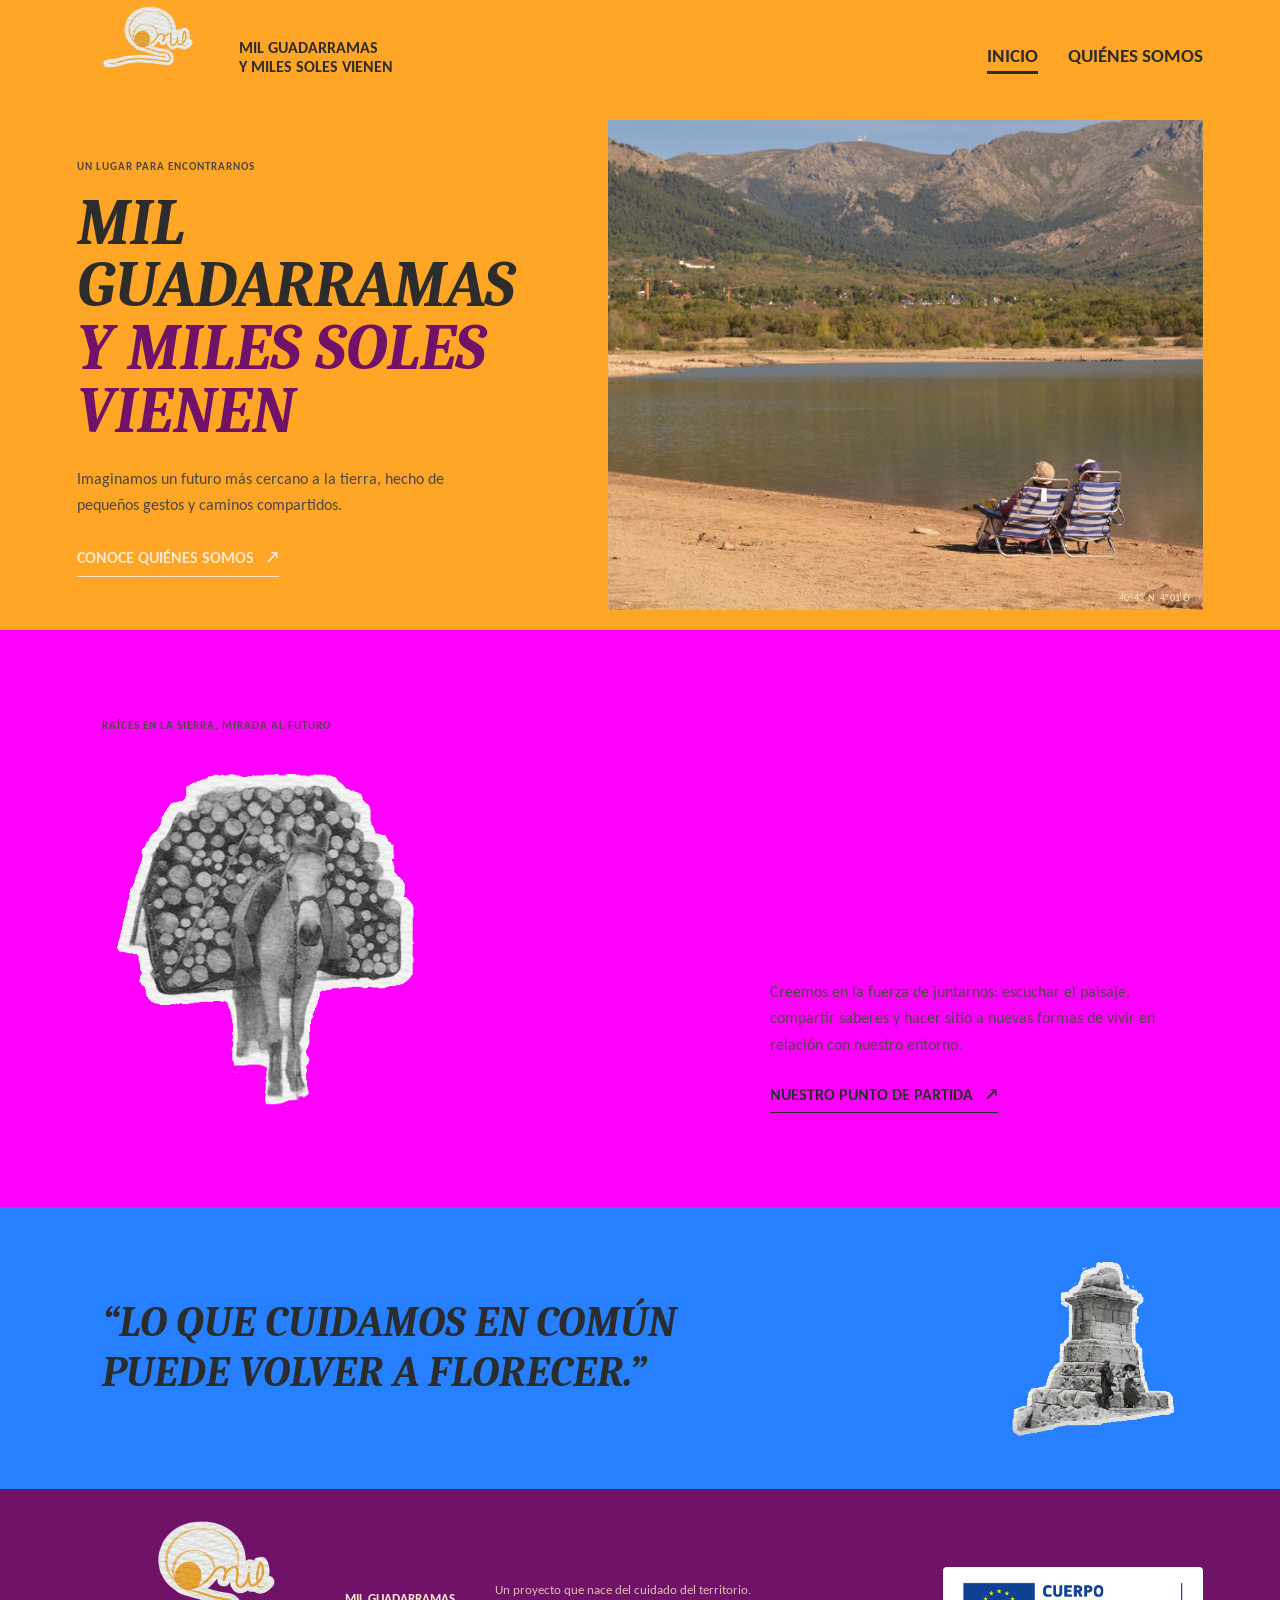
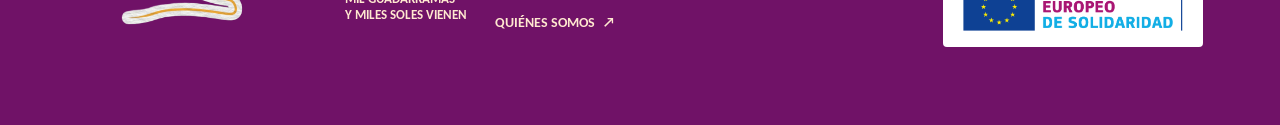
==== index.html @ 513b49d9 "europeos" ====
<!doctype html>
<html lang="es">
<head>
  <meta charset="utf-8">
  <meta name="viewport" content="width=device-width, initial-scale=1">
  <meta name="description" content="Mil Guadarramas y Miles Soles Vienen: un proyecto para encontrarnos, cuidar el territorio y abrir nuevos caminos en comunidad.">
  <title>Mil Guadarramas y Miles Soles Vienen | Inicio</title>
  <link rel="preconnect" href="https://fonts.googleapis.com">
  <link rel="preconnect" href="https://fonts.gstatic.com" crossorigin>
  <link href="https://fonts.googleapis.com/css2?family=Caladea:ital,wght@1,400;1,700&family=Carlito:ital,wght@0,400;0,700;1,400&display=swap" rel="stylesheet">
  <link rel="stylesheet" href="styles.css?v=5">
</head>
<body>
  <a class="skip-link" href="#contenido">Saltar al contenido</a>
  <header class="site-header site-header--hero">
    <a class="wordmark" href="index.html" aria-label="Mil Guadarramas y Miles Soles Vienen, inicio">
      <img class="wordmark__logo" src="logo.png" alt="" width="874" height="958">
      <span>Mil Guadarramas<br>y Miles Soles Vienen</span>
    </a>
    <nav class="site-nav" aria-label="Navegación principal">
      <a class="site-nav__link site-nav__link--current" href="index.html" aria-current="page">Inicio</a>
      <a class="site-nav__link" href="quienes-somos.html">Quiénes somos</a>
    </nav>
  </header>

  <main id="contenido">
    <section class="hero" aria-labelledby="hero-title">
      <img class="hero__image" src="assets/hero-sillas.jpg" alt="Dos personas sentadas en sillas de playa a orillas del embalse, con la sierra de Guadarrama al fondo">
      <div class="hero__content">
        <p class="eyebrow eyebrow--light">Un lugar para encontrarnos</p>
        <h1 id="hero-title">Mil Guadarramas<br><em>y Miles Soles Vienen</em></h1>
        <p class="hero__intro">Imaginamos un futuro más cercano a la tierra, hecho de pequeños gestos y caminos compartidos.</p>
        <a class="text-link text-link--light" href="quienes-somos.html">Conoce quiénes somos <span aria-hidden="true">↗</span></a>
      </div>
      <span class="hero__index" aria-hidden="true">40° 43′ N &nbsp; 4° 01′ O</span>
    </section>

    <section class="intro section-wrap" aria-label="Introducción">
      <p class="eyebrow">Raíces en la sierra, mirada al futuro</p>
      <div class="intro__grid">
        <img class="intro__image" src="assets/caballo-lena.png" alt="Caballo cargado con troncos de leña, recortado sobre papel" width="428" height="457">
        <div class="intro__copy">
          <p>Creemos en la fuerza de juntarnos: escuchar el paisaje, compartir saberes y hacer sitio a nuevas formas de vivir en relación con nuestro entorno.</p>
          <a class="text-link" href="quienes-somos.html">Nuestro punto de partida <span aria-hidden="true">↗</span></a>
        </div>
      </div>
    </section>

    <section class="quote-band" aria-label="Nuestra idea">
      <p>“Lo que cuidamos en común<br>puede volver a florecer.”</p>
      <img class="quote-band__image" src="assets/monumento.png" alt="" width="300" height="320">
    </section>
  </main>

  <footer class="site-footer">
    <a class="wordmark wordmark--footer" href="index.html" aria-label="Mil Guadarramas y Miles Soles Vienen, inicio">
      <img class="wordmark__logo" src="logo.png" alt="" width="874" height="958">
      <span>Mil Guadarramas<br>y Miles Soles Vienen</span>
    </a>
    <div class="site-footer__info">
      <p>Un proyecto que nace del cuidado del territorio.</p>
      <a class="footer-link" href="quienes-somos.html">Quiénes somos <span aria-hidden="true">↗</span></a>
    </div>
    <img class="site-footer__eu" src="assets/cuerpo-europeo-solidaridad.png" alt="Cuerpo Europeo de Solidaridad" width="1470" height="380">
  </footer>
</body>
</html>
---- styles.css ----
:root {
  color-scheme: light;
  --ink: #2c2c2c;
  --muted: #504747;
  --paper: #ffa626;
  --white: #ffe8d0;
  --pink: #ff00ff;
  --blue: #2680ff;
  --plum: #701267;
  --ochre: #6d3500;
  --line: color-mix(in srgb, var(--ochre) 35%, transparent);
  --display: Cambria, "Caladea", Georgia, serif;
  --sans: Calibri, "Carlito", "Segoe UI", sans-serif;
}

* { box-sizing: border-box; }

html { scroll-behavior: smooth; }

body {
  margin: 0;
  background: var(--paper);
  color: var(--ink);
  font-family: var(--sans);
  font-size: 18px;
  line-height: 1.65;
}

a { color: inherit; }

.skip-link {
  position: absolute;
  z-index: 5;
  top: 12px;
  left: 12px;
  padding: 10px 14px;
  transform: translateY(-160%);
  background: var(--white);
  color: var(--ink);
}

.skip-link:focus { transform: translateY(0); }

.site-header {
  position: relative;
  z-index: 2;
  display: flex;
  min-height: 62px;
  align-items: center;
  justify-content: space-between;
  padding: 4px 6% 0;
  background: var(--paper);
}

.site-header--hero {
  position: relative;
}

.site-header--about {
  background: var(--pink);
}

.wordmark {
  display: inline-flex;
  align-items: center;
  gap: 12px;
  text-decoration: none;
  font-family: var(--sans);
  font-size: 16px;
  font-weight: 700;
  line-height: 1.2;
  text-transform: uppercase;
}

.wordmark__logo {
  width: 150px;
  height: 106px;
  flex: 0 0 auto;
  object-fit: cover;
  object-position: center 30%;
}

.site-nav { display: flex; align-items: center; gap: 30px; }

.site-nav__link {
  padding: 9px 0;
  color: inherit;
  text-decoration: none;
  font-family: var(--sans);
  font-size: 19px;
  font-weight: 700;
  text-transform: uppercase;
}

.site-nav__link::after {
  display: block;
  height: 3px;
  margin-top: 0;
  background: currentColor;
  content: "";
  transform: scaleX(0);
  transform-origin: left;
  transition: transform 180ms ease;
}

.site-nav__link:hover::after,
.site-nav__link--current::after { transform: scaleX(1); }

.hero {
  position: relative;
  display: grid;
  min-height: 520px;
  grid-template-columns: .9fr 1.1fr;
  gap: 4%;
  align-items: center;
  padding: 10px 6% 20px;
  background: var(--paper);
  color: var(--ink);
}

.hero__image {
  position: relative;
  grid-column: 2;
  grid-row: 1;
  width: 100%;
  height: 100%;
  min-height: 440px;
  object-fit: cover;
  object-position: center;
  transform: scale(1.8) translateX(42px);
  transform-origin: center left;
  filter: none;
  animation: image-arrive 1.2s ease-out both;
}

.hero__content {
  position: relative;
  z-index: 1;
  grid-column: 1;
  grid-row: 1;
  width: 100%;
  margin: 0;
  padding-top: 6px;
  animation: content-arrive 700ms 120ms ease-out both;
}

.eyebrow {
  margin: 0 0 17px;
  color: var(--muted);
  font-size: 11px;
  font-weight: 700;
  letter-spacing: 1px;
  line-height: 1.4;
  text-transform: uppercase;
}

.eyebrow--light { color: var(--muted); }

.hero h1,
.about-heading h1 {
  margin: 0;
  font-family: var(--display);
  font-size: 64px;
  font-weight: 700;
  letter-spacing: 0;
  line-height: .98;
  text-transform: uppercase;
}

h1 em, h2 em, .closing-note em { color: var(--plum); font-weight: 700; }

.hero__intro {
  max-width: 390px;
  margin: 23px 0 25px;
  color: var(--muted);
  font-size: 16px;
  line-height: 1.65;
}

.text-link {
  display: inline-flex;
  align-items: center;
  gap: 12px;
  padding: 0 0 4px;
  border-bottom: 1px solid currentColor;
  color: var(--ink);
  font-family: var(--sans);
  font-size: 16px;
  font-weight: 700;
  text-transform: uppercase;
  text-decoration: none;
}

.text-link span, .footer-link span { transition: transform 160ms ease; }
.text-link:hover span, .footer-link:hover span { transform: translate(3px, -3px); }
.text-link--light { color: var(--white); }

.hero__index {
  position: absolute;
  right: 7%;
  bottom: 24px;
  color: var(--white);
  font-size: 10px;
  letter-spacing: 0;
}

.section-wrap { padding-right: 8%; padding-left: 8%; }

.intro { padding-top: 88px; padding-bottom: 94px; background: var(--pink); }

.intro__grid {
  display: grid;
  grid-template-columns: 1.05fr .75fr;
  align-items: end;
  gap: 9%;
}

.intro h2, .about-story h2, .values h2 {
  margin: 0;
  font-family: var(--display);
  font-size: 54px;
  font-weight: 700;
  letter-spacing: 0;
  line-height: 1.02;
  text-transform: uppercase;
}

.intro h2 em, .about-story h2 em, .values h2 em { color: var(--plum); }

.intro__image { display: block; width: 100%; max-width: 340px; height: auto; }

.intro__copy p, .about-story__copy > p:not(.eyebrow) {
  margin: 0 0 22px;
  color: var(--muted);
  font-size: 16px;
}

.quote-band {
  display: flex;
  min-height: 220px;
  align-items: center;
  justify-content: space-between;
  padding: 50px 8%;
  background: var(--blue);
}

.quote-band p, .closing-note > p {
  margin: 0;
  font-family: var(--display);
  font-size: 42px;
  font-weight: 700;
  line-height: 1.2;
  text-transform: uppercase;
}

.quote-band__image { flex-shrink: 0; width: 170px; height: auto; margin-left: 24px; }

.site-footer {
  display: flex;
  min-height: 130px;
  align-items: center;
  justify-content: space-between;
  gap: 28px;
  padding: 26px 6%;
  background: var(--plum);
  color: var(--white);
}

.about-page + .site-footer { border-top: 1px solid var(--line); background: var(--plum); }

.wordmark--footer { font-size: 13px; }
.wordmark--footer .wordmark__logo { width: 256px; height: 184px; }
.site-footer p { margin: 0; color: rgba(255, 232, 208, .78); font-size: 13px; }
.footer-link { display: inline-flex; gap: 8px; color: var(--white); font-family: var(--sans); font-size: 14px; font-weight: 700; text-decoration: none; text-transform: uppercase; }
.site-footer__info { display: flex; flex-direction: column; align-items: flex-start; gap: 10px; margin-right: auto; }
.site-footer__eu { flex-shrink: 0; width: 260px; height: auto; padding: 10px 14px; background: #fff; border-radius: 4px; }

.about-page { padding-top: 1px; background: var(--pink); }

.about-heading {
  padding-top: 36px;
  padding-bottom: 52px;
}

.about-heading h1 { font-size: 68px; color: var(--ink); }
.about-heading h1 em { color: var(--plum); }
.about-heading__lead { max-width: 500px; margin: 19px 0 0; color: var(--muted); font-size: 17px; }

.about-story {
  display: grid;
  min-height: 550px;
  grid-template-columns: 1fr 1fr;
  background: var(--pink);
}

.about-story__image-wrap { position: relative; min-height: 550px; overflow: hidden; }
.about-story__image { width: 100%; height: 100%; position: absolute; inset: 0; object-fit: cover; }
.about-story__caption { position: absolute; bottom: 20px; left: 24px; color: white; font-size: 11px; }
.about-story__copy { display: flex; max-width: 610px; flex-direction: column; justify-content: center; padding: 70px 12%; }
.about-story h2 { margin-bottom: 26px; font-size: 48px; }

.values {
  display: grid;
  grid-template-columns: .8fr 1.2fr;
  gap: 10%;
  padding-top: 88px;
  padding-bottom: 95px;
}

.values h2 { font-size: 50px; }
.value-row { display: grid; grid-template-columns: 40px 1fr 26px; gap: 16px; padding: 23px 0; border-top: 1px solid var(--line); }
.value-row:last-child { border-bottom: 1px solid var(--line); }
.value-row__number { padding-top: 3px; color: var(--plum); font-size: 11px; font-weight: 700; }
.value-row h3 { margin: 0 0 4px; font-family: var(--display); font-size: 23px; font-weight: 700; text-transform: uppercase; }
.value-row p { max-width: 370px; margin: 0; color: var(--muted); font-size: 14px; }
.value-row__symbol { color: var(--plum); text-align: right; }

.closing-note {
  display: flex;
  min-height: 270px;
  align-items: center;
  justify-content: space-between;
  padding: 60px 8%;
  background: var(--plum);
  color: var(--white);
}

.closing-note em { color: var(--paper); }

@keyframes image-arrive { from { transform: scale(1.035); } to { transform: scale(1); } }
@keyframes content-arrive { from { opacity: 0; transform: translateY(15px); } to { opacity: 1; transform: translateY(0); } }

@media (max-width: 760px) {
  .site-header { min-height: 60px; padding: 8px 6% 0; }
  .wordmark { gap: 8px; font-size: 11px; }
  .wordmark__logo { width: 110px; height: 82px; }
  .site-nav { gap: 17px; }
  .site-nav__link { font-size: 12px; }
  .hero { min-height: 0; height: auto; max-height: none; grid-template-columns: 1fr; gap: 28px; padding: 42px 7% 54px; }
  .hero__image { grid-column: 1; grid-row: 2; min-height: 0; height: auto; aspect-ratio: 3 / 2; transform: none; }
  .hero__content { grid-column: 1; grid-row: 1; width: 100%; margin: 0; }
  .hero h1 { font-size: 53px; }
  .hero__intro { max-width: 360px; font-size: 15px; }
  .hero__index { right: 7%; bottom: 20px; }
  .section-wrap { padding-right: 7%; padding-left: 7%; }
  .intro { padding-top: 72px; padding-bottom: 78px; }
  .intro__grid { grid-template-columns: 1fr; gap: 22px; }
  .intro h2, .about-story h2, .values h2 { font-size: 43px; }
  .quote-band { min-height: 190px; padding: 40px 7%; }
  .quote-band p, .closing-note > p { font-size: 32px; }
  .quote-band__image { width: 110px; }
  .site-footer { min-height: 145px; flex-wrap: wrap; gap: 14px 20px; padding: 24px 6%; }
  .site-footer__info { order: 3; width: 100%; }
  .site-footer__eu { order: 4; width: 200px; }
  .about-heading { padding-top: 76px; padding-bottom: 52px; }
  .about-heading h1 { font-size: 53px; }
  .about-heading__lead { font-size: 15px; }
  .about-story { grid-template-columns: 1fr; }
  .about-story__image-wrap { min-height: 390px; }
  .about-story__copy { padding: 55px 7% 65px; }
  .values { grid-template-columns: 1fr; gap: 36px; padding-top: 76px; padding-bottom: 82px; }
  .closing-note { min-height: 260px; align-items: flex-start; flex-direction: column; justify-content: center; gap: 24px; padding: 48px 7%; }
}

@media (max-width: 390px) {
  .site-header { align-items: flex-start; padding-top: 18px; }
  .wordmark { gap: 7px; font-size: 10px; }
  .wordmark__logo { width: 76px; height: 76px; }
  .site-nav { gap: 11px; padding-top: 3px; }
  .site-nav__link { font-size: 11px; }
  .hero h1 { font-size: 44px; }
  .value-row { grid-template-columns: 30px 1fr 20px; gap: 11px; }
}

@media (prefers-reduced-motion: reduce) {
  *, *::before, *::after { scroll-behavior: auto !important; animation-duration: .01ms !important; transition-duration: .01ms !important; }
}
/* Títulos: Cambria cursiva */
h1, h2, h3, .quote-band p, .closing-note > p { font-family: var(--display); font-style: italic; }
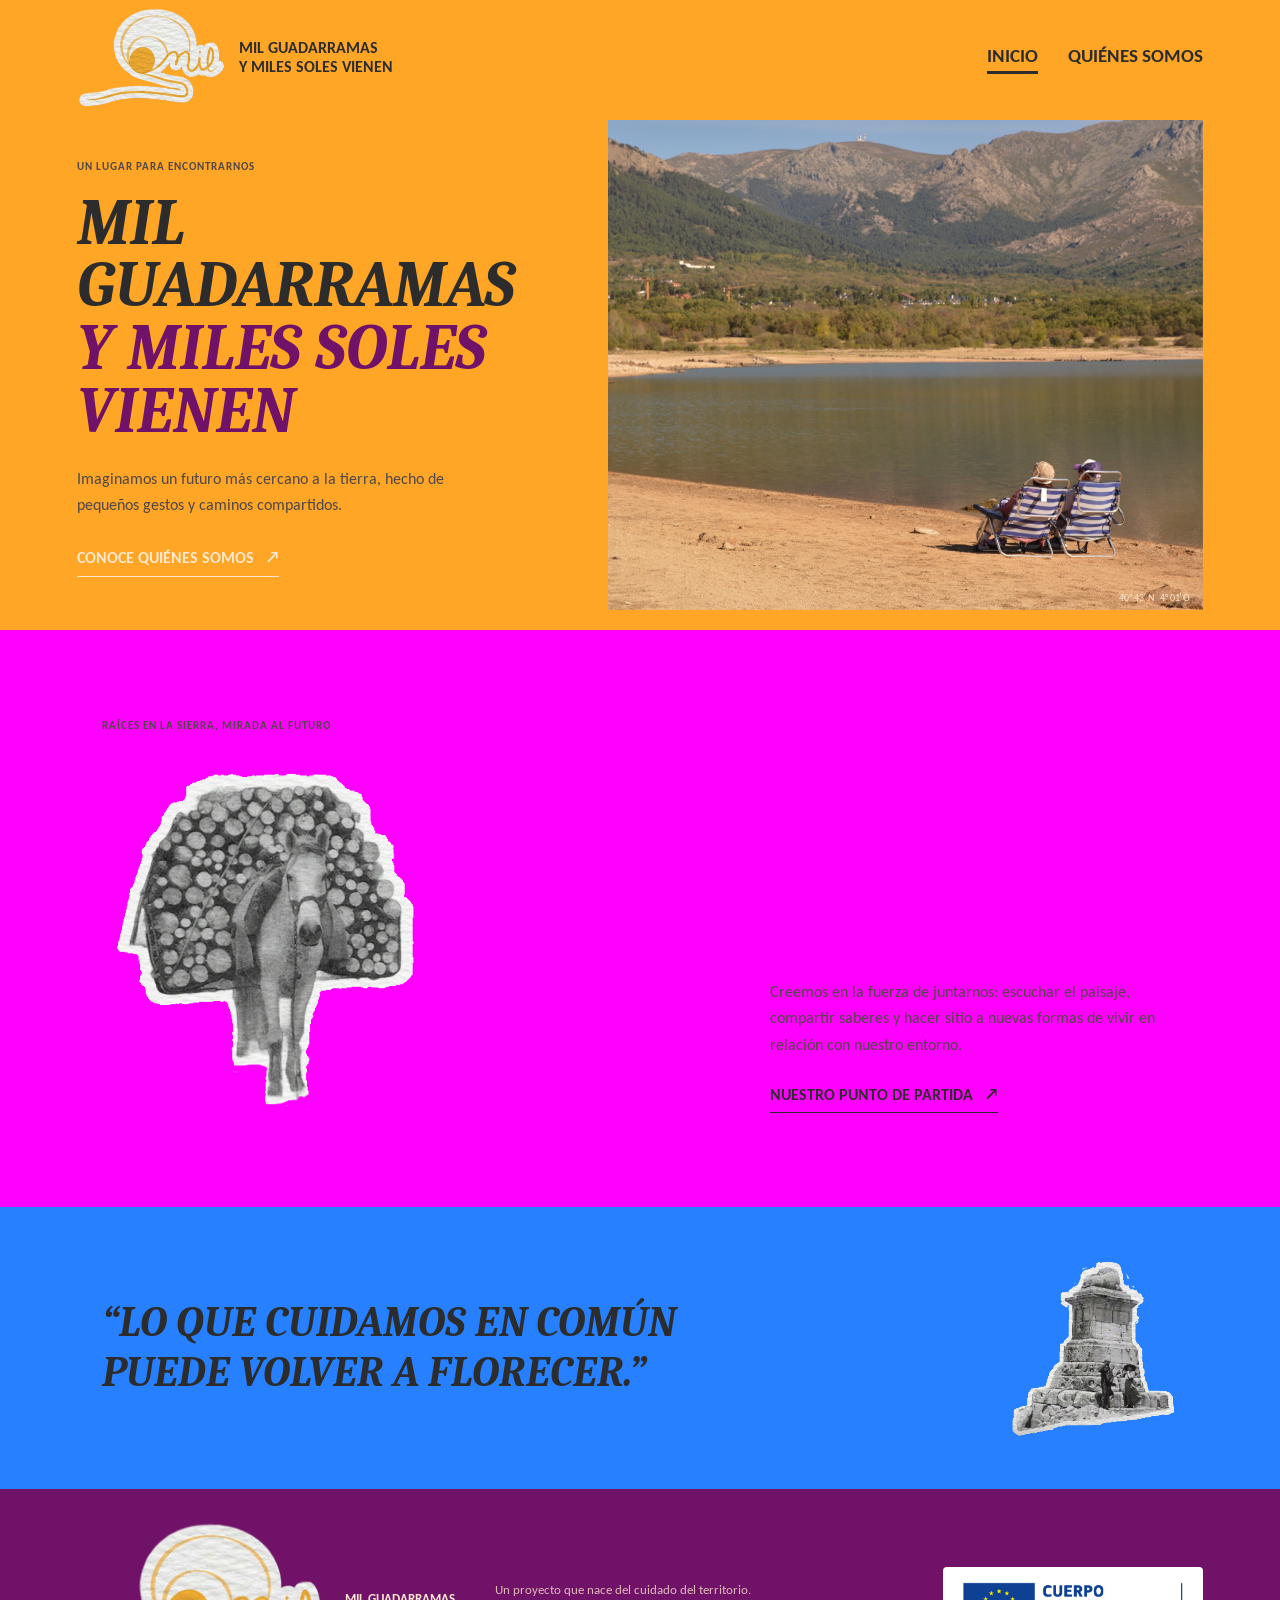
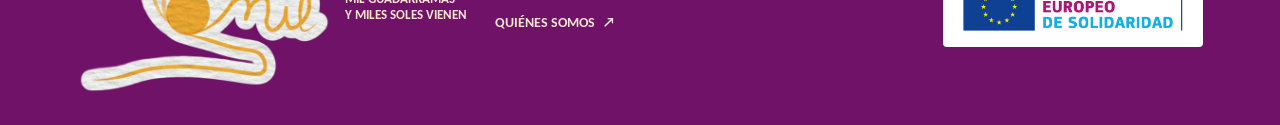
==== commit b93f98f2: "logo" ====
--- a/index.html
+++ b/index.html
@@ -8,13 +8,13 @@
   <link rel="preconnect" href="https://fonts.googleapis.com">
   <link rel="preconnect" href="https://fonts.gstatic.com" crossorigin>
   <link href="https://fonts.googleapis.com/css2?family=Caladea:ital,wght@1,400;1,700&family=Carlito:ital,wght@0,400;0,700;1,400&display=swap" rel="stylesheet">
-  <link rel="stylesheet" href="styles.css?v=5">
+  <link rel="stylesheet" href="styles.css?v=8">
 </head>
 <body>
   <a class="skip-link" href="#contenido">Saltar al contenido</a>
   <header class="site-header site-header--hero">
     <a class="wordmark" href="index.html" aria-label="Mil Guadarramas y Miles Soles Vienen, inicio">
-      <img class="wordmark__logo" src="logo.png" alt="" width="874" height="958">
+      <img class="wordmark__logo" src="assets/logo-recortado.png" alt="" width="540" height="370">
       <span>Mil Guadarramas<br>y Miles Soles Vienen</span>
     </a>
     <nav class="site-nav" aria-label="Navegación principal">
@@ -54,7 +54,7 @@
 
   <footer class="site-footer">
     <a class="wordmark wordmark--footer" href="index.html" aria-label="Mil Guadarramas y Miles Soles Vienen, inicio">
-      <img class="wordmark__logo" src="logo.png" alt="" width="874" height="958">
+      <img class="wordmark__logo" src="assets/logo-recortado.png" alt="" width="540" height="370">
       <span>Mil Guadarramas<br>y Miles Soles Vienen</span>
     </a>
     <div class="site-footer__info">
--- a/styles.css
+++ b/styles.css
@@ -76,8 +76,7 @@
   width: 150px;
   height: 106px;
   flex: 0 0 auto;
-  object-fit: cover;
-  object-position: center 30%;
+  object-fit: contain;
 }
 
 .site-nav { display: flex; align-items: center; gap: 30px; }
@@ -294,8 +293,8 @@
 }
 
 .about-story__image-wrap { position: relative; min-height: 550px; overflow: hidden; }
-.about-story__image { width: 100%; height: 100%; position: absolute; inset: 0; object-fit: cover; }
-.about-story__caption { position: absolute; bottom: 20px; left: 24px; color: white; font-size: 11px; }
+.about-story__image { width: 100%; height: 100%; position: absolute; inset: 0; padding: 90px 22% 100px; object-fit: contain; }
+.about-story__caption { position: absolute; bottom: 20px; left: 24px; color: var(--muted); font-size: 11px; }
 .about-story__copy { display: flex; max-width: 610px; flex-direction: column; justify-content: center; padding: 70px 12%; }
 .about-story h2 { margin-bottom: 26px; font-size: 48px; }
 
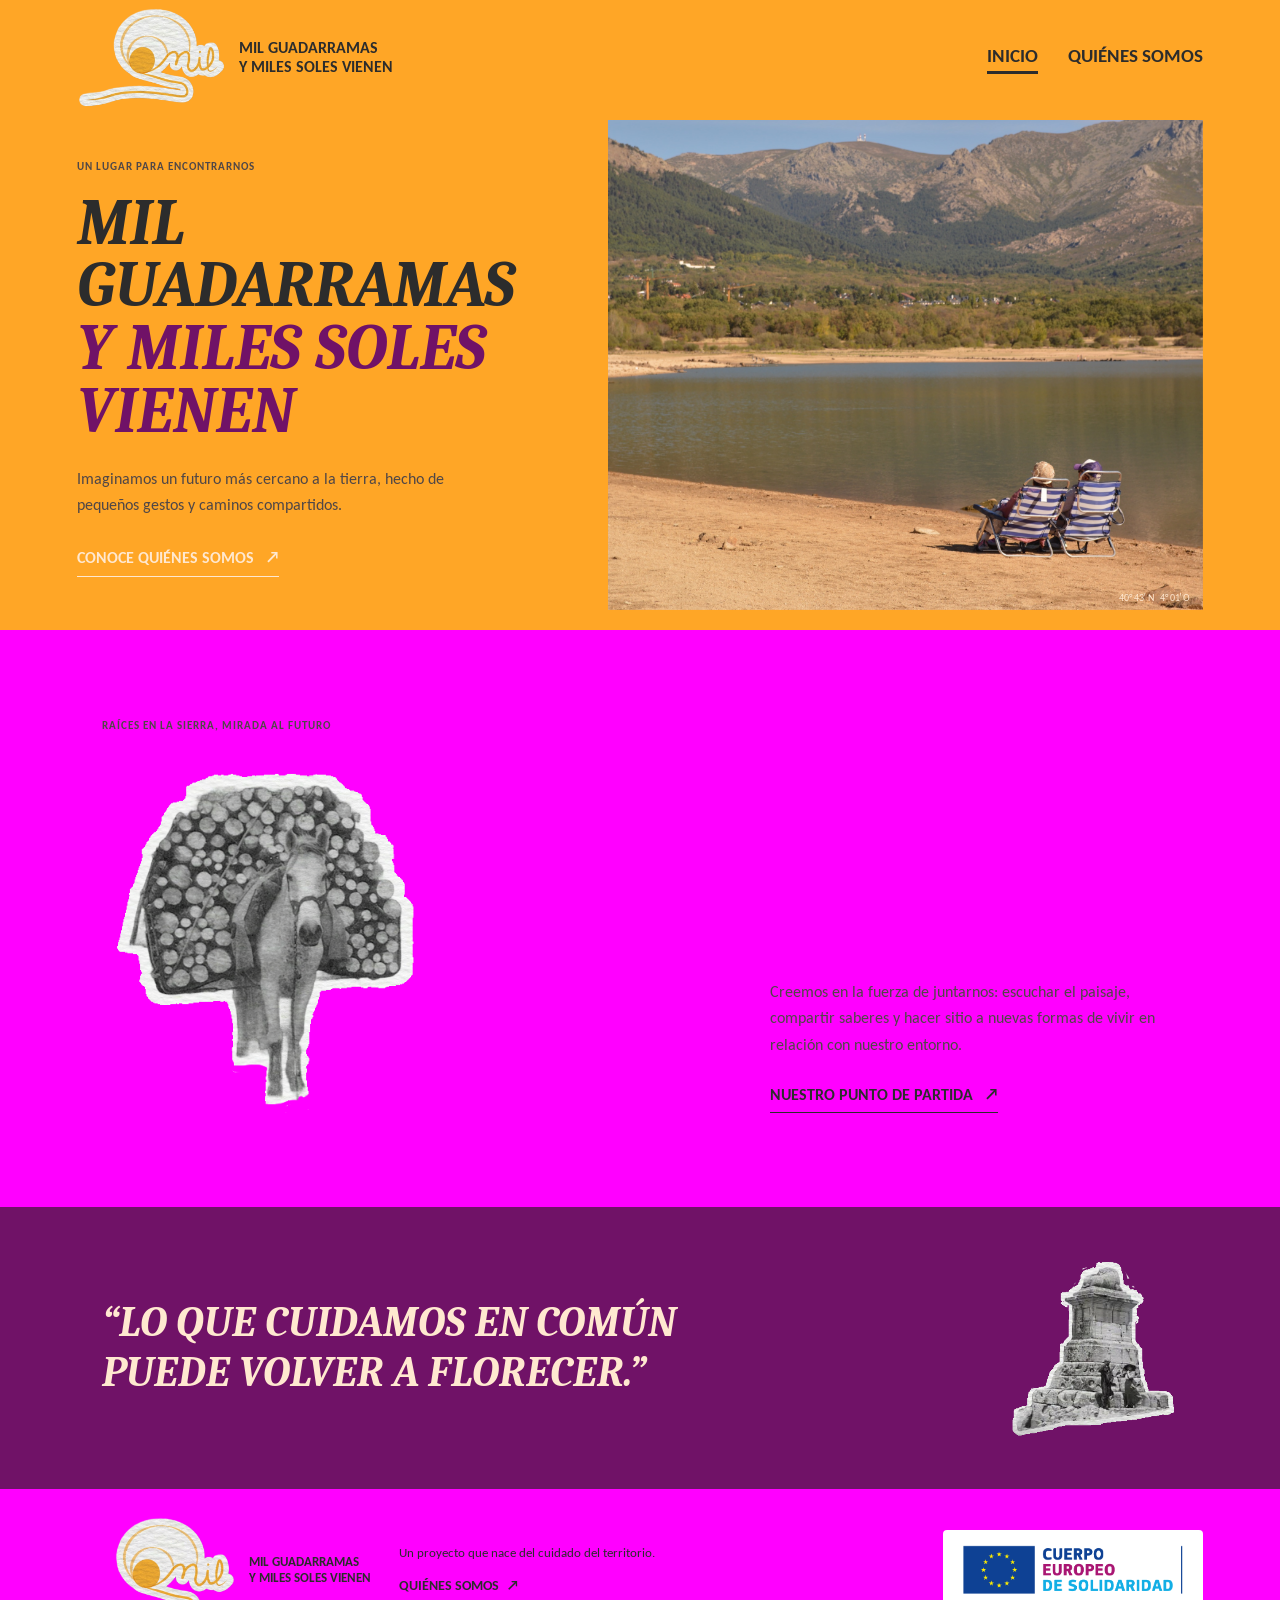
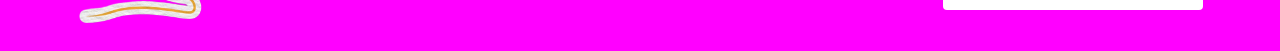
==== commit 2971662e: "tamano" ====
--- a/index.html
+++ b/index.html
@@ -8,7 +8,7 @@
   <link rel="preconnect" href="https://fonts.googleapis.com">
   <link rel="preconnect" href="https://fonts.gstatic.com" crossorigin>
   <link href="https://fonts.googleapis.com/css2?family=Caladea:ital,wght@1,400;1,700&family=Carlito:ital,wght@0,400;0,700;1,400&display=swap" rel="stylesheet">
-  <link rel="stylesheet" href="styles.css?v=8">
+  <link rel="stylesheet" href="styles.css?v=10">
 </head>
 <body>
   <a class="skip-link" href="#contenido">Saltar al contenido</a>
--- a/styles.css
+++ b/styles.css
@@ -57,7 +57,8 @@
 }
 
 .site-header--about {
-  background: var(--pink);
+  background: var(--plum);
+  color: var(--white);
 }
 
 .wordmark {
@@ -240,7 +241,8 @@
   align-items: center;
   justify-content: space-between;
   padding: 50px 8%;
-  background: var(--blue);
+  background: var(--plum);
+  color: var(--white);
 }
 
 .quote-band p, .closing-note > p {
@@ -261,16 +263,16 @@
   justify-content: space-between;
   gap: 28px;
   padding: 26px 6%;
-  background: var(--plum);
-  color: var(--white);
-}
-
-.about-page + .site-footer { border-top: 1px solid var(--line); background: var(--plum); }
+  background: var(--pink);
+  color: var(--ink);
+}
+
+.about-page + .site-footer { border-top: 1px solid var(--line); background: var(--pink); }
 
 .wordmark--footer { font-size: 13px; }
-.wordmark--footer .wordmark__logo { width: 256px; height: 184px; }
-.site-footer p { margin: 0; color: rgba(255, 232, 208, .78); font-size: 13px; }
-.footer-link { display: inline-flex; gap: 8px; color: var(--white); font-family: var(--sans); font-size: 14px; font-weight: 700; text-decoration: none; text-transform: uppercase; }
+.wordmark--footer .wordmark__logo { width: 160px; height: 110px; }
+.site-footer p { margin: 0; color: var(--ink); font-size: 13px; }
+.footer-link { display: inline-flex; gap: 8px; color: var(--ink); font-family: var(--sans); font-size: 14px; font-weight: 700; text-decoration: none; text-transform: uppercase; }
 .site-footer__info { display: flex; flex-direction: column; align-items: flex-start; gap: 10px; margin-right: auto; }
 .site-footer__eu { flex-shrink: 0; width: 260px; height: auto; padding: 10px 14px; background: #fff; border-radius: 4px; }
 
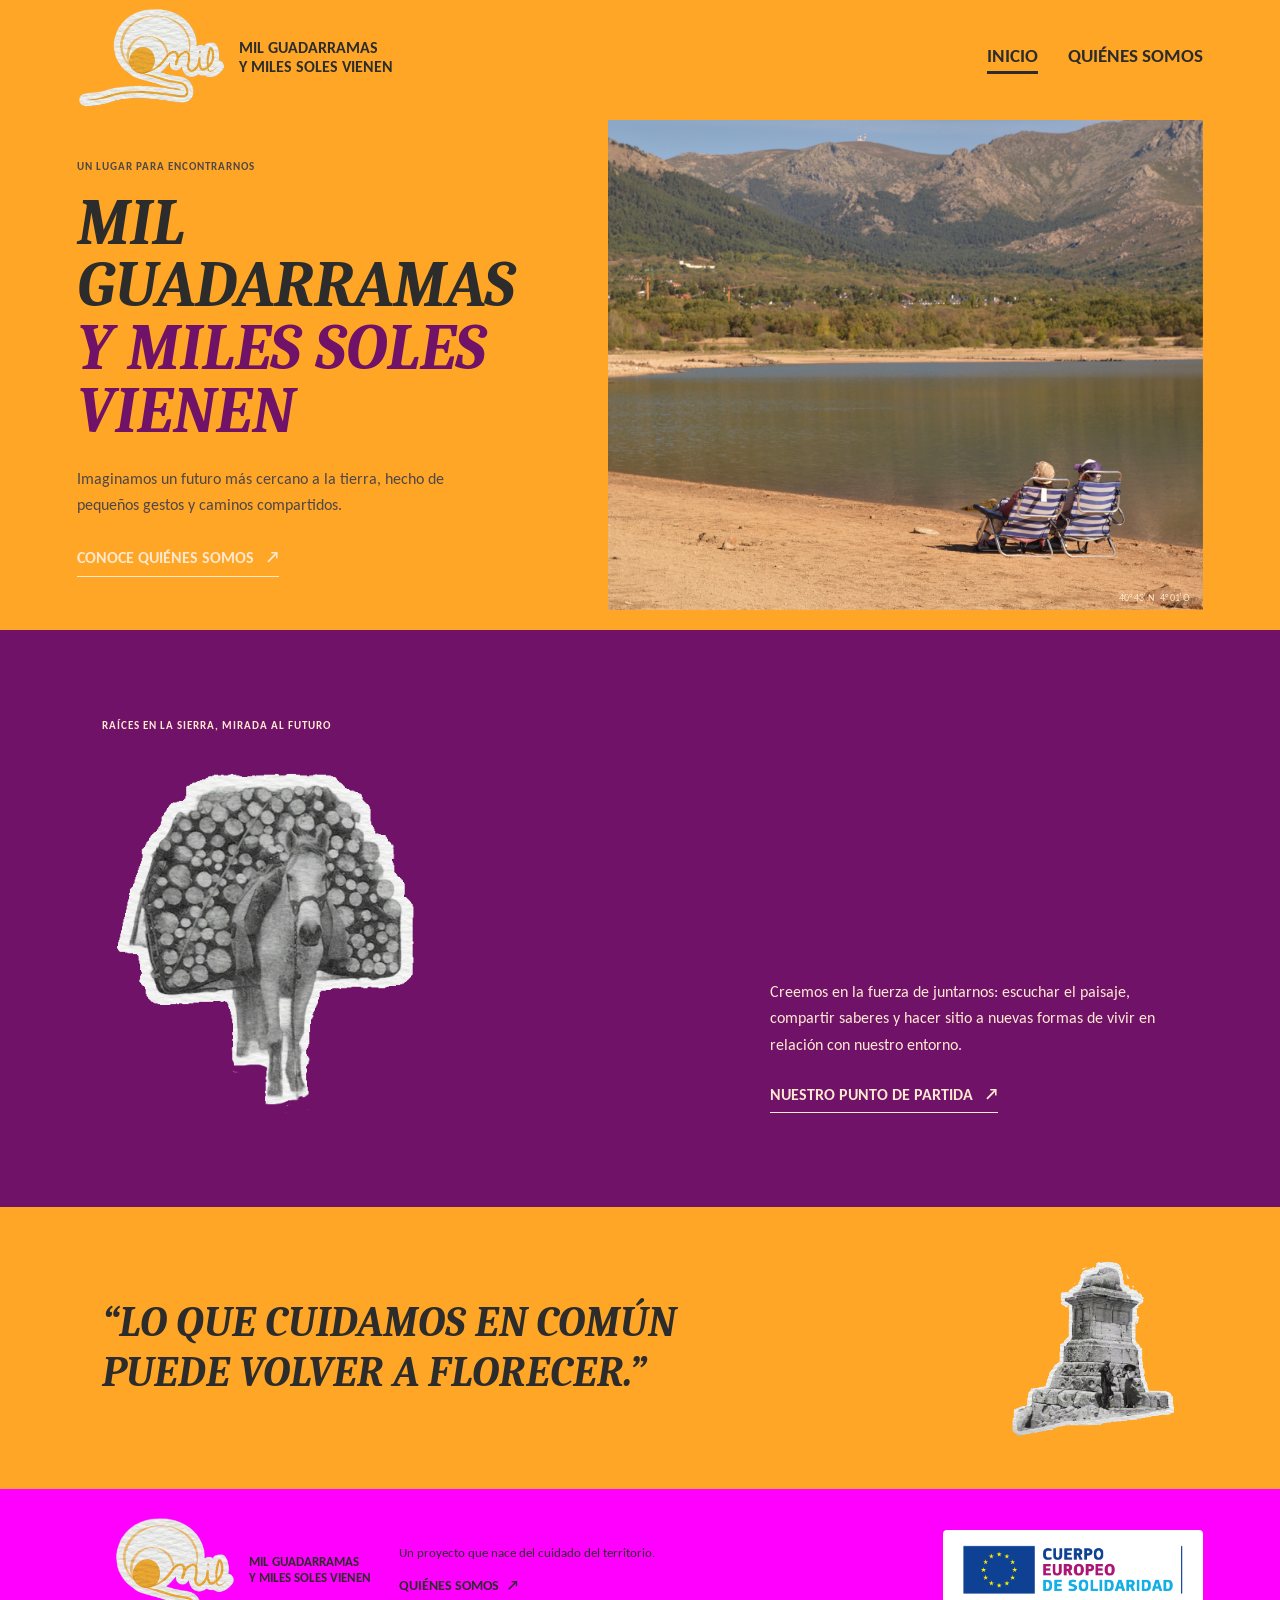
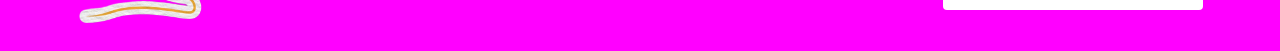
==== commit 475737be: "sdf" ====
--- a/index.html
+++ b/index.html
@@ -8,7 +8,7 @@
   <link rel="preconnect" href="https://fonts.googleapis.com">
   <link rel="preconnect" href="https://fonts.gstatic.com" crossorigin>
   <link href="https://fonts.googleapis.com/css2?family=Caladea:ital,wght@1,400;1,700&family=Carlito:ital,wght@0,400;0,700;1,400&display=swap" rel="stylesheet">
-  <link rel="stylesheet" href="styles.css?v=10">
+  <link rel="stylesheet" href="styles.css?v=11">
 </head>
 <body>
   <a class="skip-link" href="#contenido">Saltar al contenido</a>
--- a/styles.css
+++ b/styles.css
@@ -206,7 +206,8 @@
 
 .section-wrap { padding-right: 8%; padding-left: 8%; }
 
-.intro { padding-top: 88px; padding-bottom: 94px; background: var(--pink); }
+.intro { padding-top: 88px; padding-bottom: 94px; background: var(--plum); color: var(--white); }
+.intro .eyebrow, .intro .intro__copy p, .intro .text-link { color: var(--white); }
 
 .intro__grid {
   display: grid;
@@ -241,8 +242,8 @@
   align-items: center;
   justify-content: space-between;
   padding: 50px 8%;
-  background: var(--plum);
-  color: var(--white);
+  background: var(--paper);
+  color: var(--ink);
 }
 
 .quote-band p, .closing-note > p {
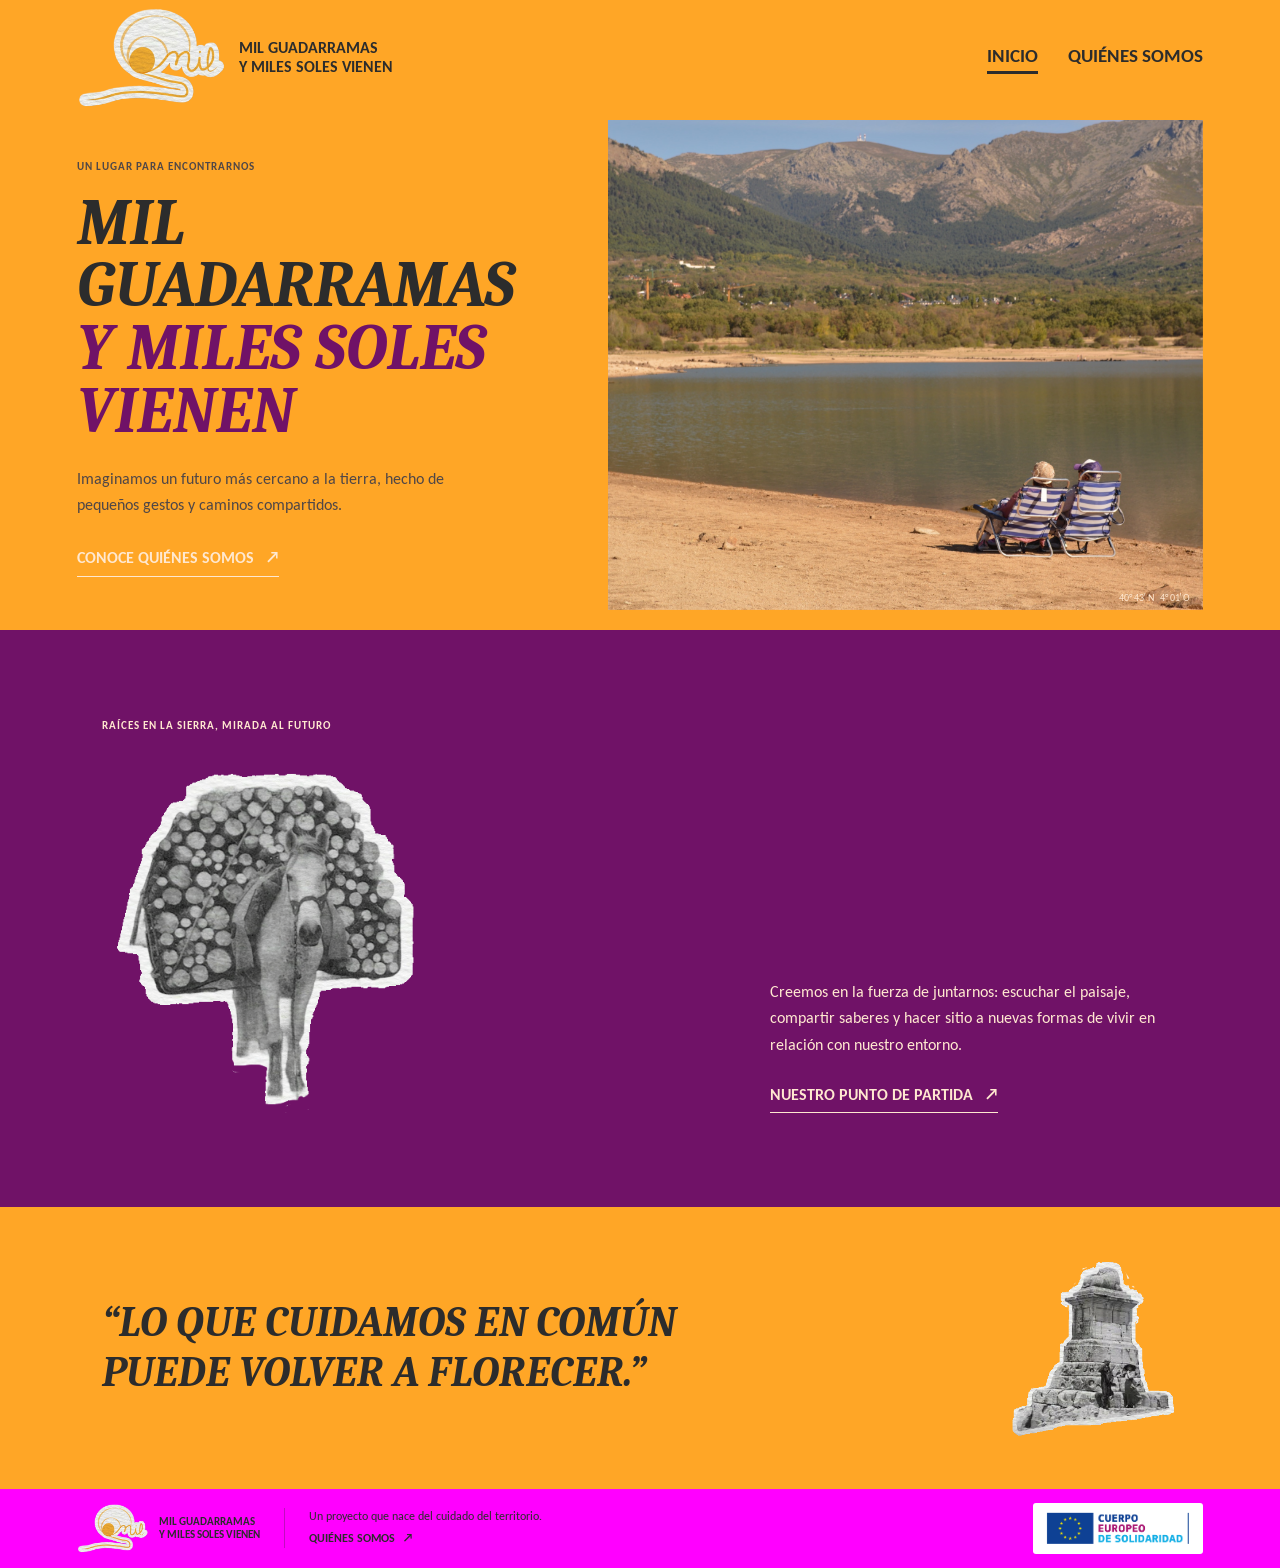
==== commit 74e0b4e6: "footer" ====
--- a/index.html
+++ b/index.html
@@ -8,7 +8,7 @@
   <link rel="preconnect" href="https://fonts.googleapis.com">
   <link rel="preconnect" href="https://fonts.gstatic.com" crossorigin>
   <link href="https://fonts.googleapis.com/css2?family=Caladea:ital,wght@1,400;1,700&family=Carlito:ital,wght@0,400;0,700;1,400&display=swap" rel="stylesheet">
-  <link rel="stylesheet" href="styles.css?v=11">
+  <link rel="stylesheet" href="styles.css?v=13">
 </head>
 <body>
   <a class="skip-link" href="#contenido">Saltar al contenido</a>
--- a/styles.css
+++ b/styles.css
@@ -259,23 +259,23 @@
 
 .site-footer {
   display: flex;
-  min-height: 130px;
+  min-height: 0;
   align-items: center;
   justify-content: space-between;
-  gap: 28px;
-  padding: 26px 6%;
+  gap: 24px;
+  padding: 14px 6%;
   background: var(--pink);
   color: var(--ink);
 }
 
 .about-page + .site-footer { border-top: 1px solid var(--line); background: var(--pink); }
 
-.wordmark--footer { font-size: 13px; }
-.wordmark--footer .wordmark__logo { width: 160px; height: 110px; }
-.site-footer p { margin: 0; color: var(--ink); font-size: 13px; }
-.footer-link { display: inline-flex; gap: 8px; color: var(--ink); font-family: var(--sans); font-size: 14px; font-weight: 700; text-decoration: none; text-transform: uppercase; }
-.site-footer__info { display: flex; flex-direction: column; align-items: flex-start; gap: 10px; margin-right: auto; }
-.site-footer__eu { flex-shrink: 0; width: 260px; height: auto; padding: 10px 14px; background: #fff; border-radius: 4px; }
+.wordmark--footer { gap: 10px; font-size: 11px; }
+.wordmark--footer .wordmark__logo { width: 72px; height: 50px; }
+.site-footer p { margin: 0; color: var(--ink); font-size: 12px; line-height: 1.4; }
+.footer-link { display: inline-flex; gap: 8px; color: var(--ink); font-family: var(--sans); font-size: 12px; font-weight: 700; text-decoration: none; text-transform: uppercase; }
+.site-footer__info { display: flex; flex-direction: column; align-items: flex-start; gap: 4px; margin-right: auto; padding-left: 24px; border-left: 1px solid color-mix(in srgb, var(--ink) 30%, transparent); }
+.site-footer__eu { flex-shrink: 0; width: 170px; height: auto; padding: 6px 10px; background: #fff; border-radius: 3px; }
 
 .about-page { padding-top: 1px; background: var(--pink); }
 
@@ -296,7 +296,7 @@
 }
 
 .about-story__image-wrap { position: relative; min-height: 550px; overflow: hidden; }
-.about-story__image { width: 100%; height: 100%; position: absolute; inset: 0; padding: 90px 22% 100px; object-fit: contain; }
+.about-story__image { width: 100%; height: 100%; position: absolute; inset: 0; padding: 130px 32% 140px; object-fit: contain; }
 .about-story__caption { position: absolute; bottom: 20px; left: 24px; color: var(--muted); font-size: 11px; }
 .about-story__copy { display: flex; max-width: 610px; flex-direction: column; justify-content: center; padding: 70px 12%; }
 .about-story h2 { margin-bottom: 26px; font-size: 48px; }
@@ -351,14 +351,15 @@
   .quote-band { min-height: 190px; padding: 40px 7%; }
   .quote-band p, .closing-note > p { font-size: 32px; }
   .quote-band__image { width: 110px; }
-  .site-footer { min-height: 145px; flex-wrap: wrap; gap: 14px 20px; padding: 24px 6%; }
-  .site-footer__info { order: 3; width: 100%; }
-  .site-footer__eu { order: 4; width: 200px; }
+  .site-footer { flex-wrap: wrap; gap: 12px 16px; padding: 14px 6%; }
+  .site-footer__info { order: 3; width: 100%; padding-left: 0; border-left: 0; }
+  .site-footer__eu { order: 2; width: 140px; margin-left: auto; }
   .about-heading { padding-top: 76px; padding-bottom: 52px; }
   .about-heading h1 { font-size: 53px; }
   .about-heading__lead { font-size: 15px; }
   .about-story { grid-template-columns: 1fr; }
   .about-story__image-wrap { min-height: 390px; }
+  .about-story__image { padding: 70px 25% 80px; }
   .about-story__copy { padding: 55px 7% 65px; }
   .values { grid-template-columns: 1fr; gap: 36px; padding-top: 76px; padding-bottom: 82px; }
   .closing-note { min-height: 260px; align-items: flex-start; flex-direction: column; justify-content: center; gap: 24px; padding: 48px 7%; }
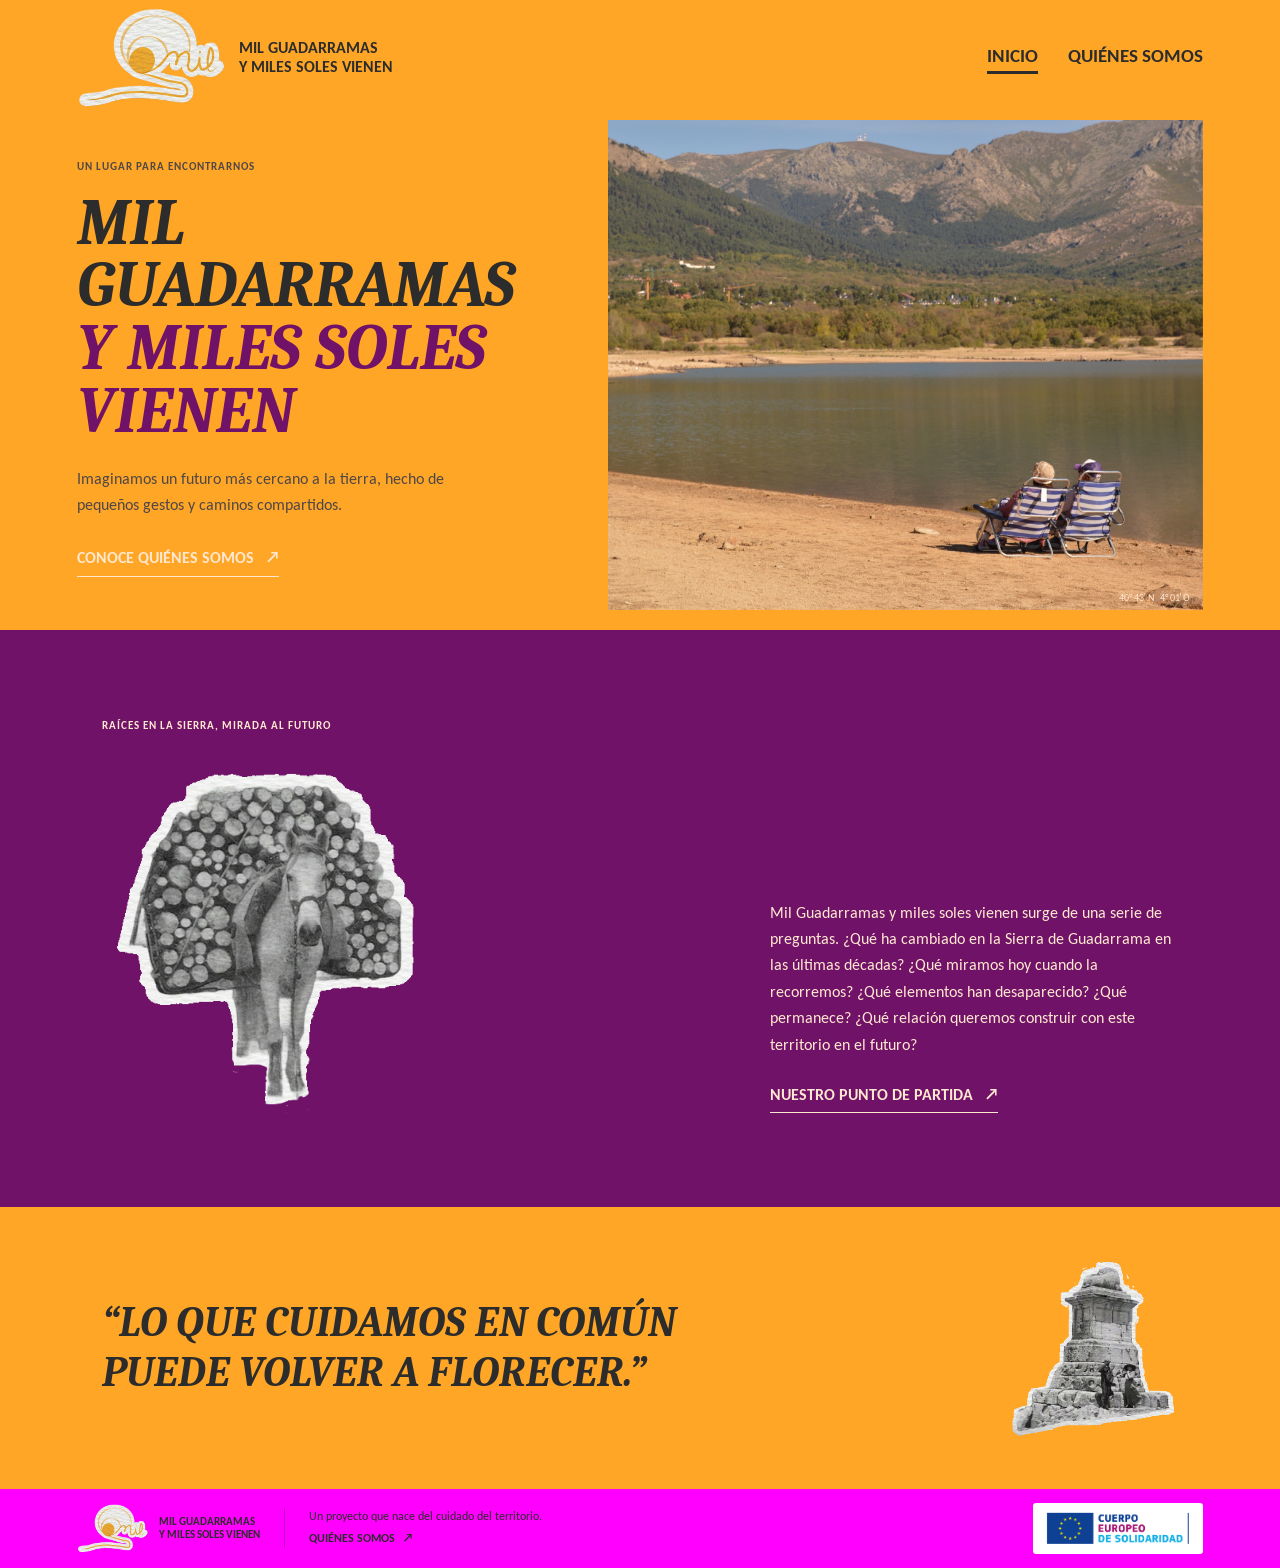
==== commit be8c64e2: "frases" ====
--- a/index.html
+++ b/index.html
@@ -40,7 +40,7 @@
       <div class="intro__grid">
         <img class="intro__image" src="assets/caballo-lena.png" alt="Caballo cargado con troncos de leña, recortado sobre papel" width="428" height="457">
         <div class="intro__copy">
-          <p>Creemos en la fuerza de juntarnos: escuchar el paisaje, compartir saberes y hacer sitio a nuevas formas de vivir en relación con nuestro entorno.</p>
+          <p>Mil Guadarramas y miles soles vienen surge de una serie de preguntas. ¿Qué ha cambiado en la Sierra de Guadarrama en las últimas décadas? ¿Qué miramos hoy cuando la recorremos? ¿Qué elementos han desaparecido? ¿Qué permanece? ¿Qué relación queremos construir con este territorio en el futuro?</p>
           <a class="text-link" href="quienes-somos.html">Nuestro punto de partida <span aria-hidden="true">↗</span></a>
         </div>
       </div>
